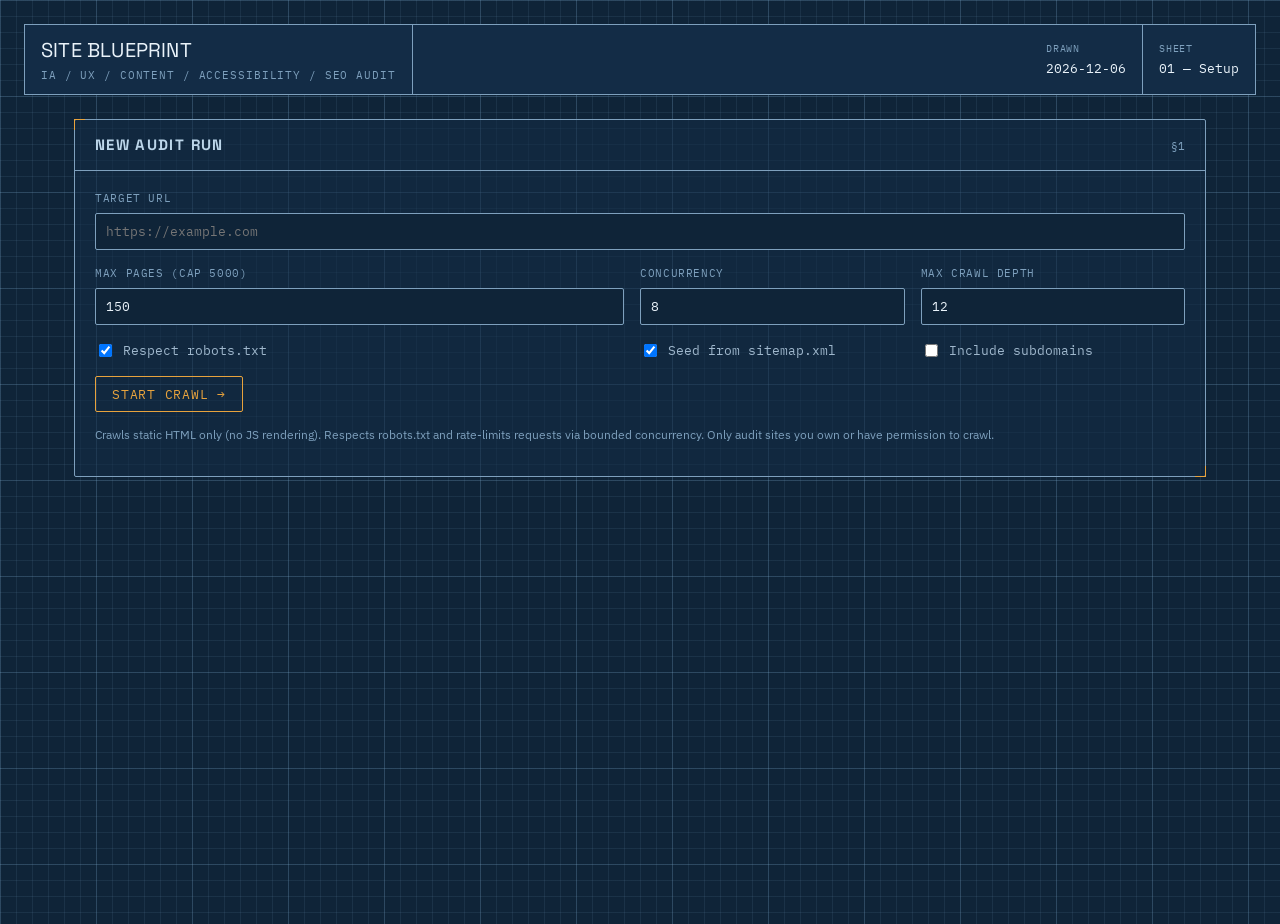
==== templates/index.html @ ce992841 "Add missing GitHub Actions workflow" ====
<!doctype html>
<html lang="en">
<head>
<meta charset="utf-8">
<title>Site Blueprint — Enterprise IA &amp; UX Audit</title>
<meta name="viewport" content="width=device-width, initial-scale=1">
<link rel="preconnect" href="https://fonts.googleapis.com">
<link href="https://fonts.googleapis.com/css2?family=Space+Grotesk:wght@500;600&family=IBM+Plex+Mono:wght@400;500&family=IBM+Plex+Sans:wght@400;500;600&display=swap" rel="stylesheet">
<link rel="stylesheet" href="/static/style.css">
</head>
<body>

<div class="titleblock">
  <div class="tb-project">
    SITE BLUEPRINT
    <small>IA / UX / Content / Accessibility / SEO Audit</small>
  </div>
  <div class="spacer"></div>
  <div class="tb-field"><label>Drawn</label><span class="val" id="tb-date"></span></div>
  <div class="tb-field"><label>Sheet</label><span class="val">01 — Setup</span></div>
</div>

<div class="wrap">

  <div class="sheet">
    <div class="sheet-head"><h2>New Audit Run</h2><span class="sheet-num">§1</span></div>
    <div class="sheet-body">
      <form id="audit-form">
        <div class="field">
          <label class="field-label">Target URL</label>
          <input type="url" id="start_url" placeholder="https://example.com" required>
        </div>
        <div class="field-row">
          <div class="field">
            <label class="field-label">Max Pages (cap 5000)</label>
            <input type="number" id="max_pages" value="150" min="1" max="5000">
          </div>
          <div class="field">
            <label class="field-label">Concurrency</label>
            <input type="number" id="concurrency" value="8" min="1" max="30">
          </div>
          <div class="field">
            <label class="field-label">Max Crawl Depth</label>
            <input type="number" id="max_depth" value="12" min="1" max="50">
          </div>
        </div>
        <div class="field-row" style="margin-bottom:16px;">
          <label class="checkline"><input type="checkbox" id="respect_robots" checked> Respect robots.txt</label>
          <label class="checkline"><input type="checkbox" id="use_sitemap" checked> Seed from sitemap.xml</label>
          <label class="checkline"><input type="checkbox" id="include_subdomains"> Include subdomains</label>
        </div>
        <button class="btn" type="submit" id="start-btn">Start Crawl →</button>
      </form>
      <p class="small-dim" style="margin-top:14px;">
        Crawls static HTML only (no JS rendering). Respects robots.txt and rate-limits requests via bounded concurrency.
        Only audit sites you own or have permission to crawl.
      </p>
    </div>
  </div>

  <div class="sheet" id="progress-sheet" style="display:none;">
    <div class="sheet-head"><h2>Crawl Progress</h2><span class="sheet-num" id="status-badge-num">§2</span></div>
    <div class="sheet-body">
      <span class="badge-status" id="status-badge">QUEUED</span>
      <div class="progress-outer" style="margin-top:14px;">
        <div class="progress-inner" id="progress-bar" style="width:0%;"></div>
      </div>
      <div class="stat-row">
        <div class="stat"><div class="v" id="stat-crawled">0</div><div class="l">Pages Crawled</div></div>
        <div class="stat"><div class="v" id="stat-queued">0</div><div class="l">Queued</div></div>
        <div class="stat"><div class="v" id="stat-errors">0</div><div class="l">Errors</div></div>
        <div class="stat"><div class="v" id="stat-eta">—</div><div class="l">ETA</div></div>
      </div>
      <div class="field-label" style="margin-bottom:6px;">Current URL</div>
      <div class="small-dim" id="current-url" style="font-family: var(--font-mono); margin-bottom: 14px;">—</div>
      <div class="log-box" id="log-box"></div>
      <div style="margin-top:16px;">
        <a class="btn" id="view-report-btn" style="display:none;" href="#">View Report →</a>
      </div>
    </div>
  </div>

</div>

<script>
document.getElementById('tb-date').textContent = new Date().toISOString().slice(0,10);

const form = document.getElementById('audit-form');
const progressSheet = document.getElementById('progress-sheet');
let pollTimer = null;

form.addEventListener('submit', async (e) => {
  e.preventDefault();
  document.getElementById('start-btn').disabled = true;
  const payload = {
    start_url: document.getElementById('start_url').value,
    max_pages: parseInt(document.getElementById('max_pages').value, 10),
    concurrency: parseInt(document.getElementById('concurrency').value, 10),
    max_depth: parseInt(document.getElementById('max_depth').value, 10),
    respect_robots: document.getElementById('respect_robots').checked,
    use_sitemap: document.getElementById('use_sitemap').checked,
    include_subdomains: document.getElementById('include_subdomains').checked,
  };
  const resp = await fetch('/api/audits', {
    method: 'POST',
    headers: {'Content-Type': 'application/json'},
    body: JSON.stringify(payload)
  });
  if (!resp.ok) {
    alert('Failed to start audit: ' + (await resp.text()));
    document.getElementById('start-btn').disabled = false;
    return;
  }
  const {audit_id} = await resp.json();
  progressSheet.style.display = 'block';
  progressSheet.scrollIntoView({behavior:'smooth'});
  pollStatus(audit_id);
});

function pollStatus(auditId) {
  pollTimer = setInterval(async () => {
    const resp = await fetch(`/api/audits/${auditId}/status`);
    if (!resp.ok) return;
    const s = await resp.json();
    document.getElementById('status-badge').textContent = s.status.toUpperCase();
    const pct = s.max_pages ? Math.min(100, Math.round(100 * s.pages_crawled / s.max_pages)) : 0;
    document.getElementById('progress-bar').style.width = pct + '%';
    document.getElementById('stat-crawled').textContent = s.pages_crawled;
    document.getElementById('stat-queued').textContent = s.pages_queued;
    document.getElementById('stat-errors').textContent = s.pages_errored;
    document.getElementById('stat-eta').textContent = s.eta_seconds != null ? Math.round(s.eta_seconds) + 's' : '—';
    document.getElementById('current-url').textContent = s.current_url || '—';
    document.getElementById('log-box').textContent = (s.log || []).slice(-40).join('\n');
    document.getElementById('log-box').scrollTop = document.getElementById('log-box').scrollHeight;

    if (s.status === 'done') {
      clearInterval(pollTimer);
      const btn = document.getElementById('view-report-btn');
      btn.href = `/api/audits/${auditId}/report`;
      btn.style.display = 'inline-block';
      btn.textContent = 'View Report →';
      window.location = `/api/audits/${auditId}/report`;
    } else if (s.status === 'error') {
      clearInterval(pollTimer);
      document.getElementById('status-badge').textContent = 'ERROR';
    }
  }, 1200);
}
</script>

</body>
</html>
---- static/style.css ----
/* ===========================================================
   Design tokens — "Site Blueprint": the audit as a drafted
   architectural drawing of the site's structure.
   =========================================================== */
:root{
  --paper:        #0f2438;
  --paper-2:      #132c46;
  --grid-line:    rgba(140, 190, 230, 0.09);
  --grid-line-major: rgba(140, 190, 230, 0.16);
  --linework:     #bcd6ea;
  --linework-dim: #7ea0bd;
  --ink:          #eaf3fa;
  --ink-dim:      #9fb7cc;
  --amber:        #e8a33d;
  --coral:        #e2725b;
  --sage:         #7bab86;
  --sheet-radius: 2px;

  --font-display: "Space Grotesk", "IBM Plex Sans", sans-serif;
  --font-body:    "IBM Plex Sans", sans-serif;
  --font-mono:    "IBM Plex Mono", monospace;
}

*{ box-sizing: border-box; }
html{ scroll-behavior: smooth; }

body{
  margin:0;
  background:
    linear-gradient(var(--grid-line-major) 1px, transparent 1px) 0 0 / 96px 96px,
    linear-gradient(90deg, var(--grid-line-major) 1px, transparent 1px) 0 0 / 96px 96px,
    linear-gradient(var(--grid-line) 1px, transparent 1px) 0 0 / 16px 16px,
    linear-gradient(90deg, var(--grid-line) 1px, transparent 1px) 0 0 / 16px 16px,
    var(--paper);
  color: var(--ink);
  font-family: var(--font-body);
  font-size: 15px;
  line-height: 1.5;
  min-height: 100vh;
}

a{ color: var(--amber); text-decoration: none; }
a:hover{ text-decoration: underline; }

::selection{ background: var(--amber); color: var(--paper); }

/* ---- title block, like the corner of a drafted sheet ---- */
.titleblock{
  border: 1px solid var(--linework-dim);
  background: var(--paper-2);
  display: flex;
  align-items: stretch;
  margin: 24px;
  font-family: var(--font-mono);
  font-size: 12px;
  color: var(--ink-dim);
}
.titleblock > div{
  padding: 10px 16px;
  border-right: 1px solid var(--linework-dim);
}
.titleblock > div:last-child{ border-right: none; }
.titleblock .tb-project{
  font-family: var(--font-display);
  font-size: 20px;
  color: var(--ink);
  letter-spacing: 0.01em;
  display: flex;
  flex-direction: column;
  justify-content: center;
  gap: 2px;
}
.titleblock .tb-project small{
  font-family: var(--font-mono);
  font-size: 11px;
  color: var(--linework-dim);
  text-transform: uppercase;
  letter-spacing: 0.08em;
}
.titleblock .tb-field{ display:flex; flex-direction:column; justify-content:center; gap:3px; min-width: 110px;}
.titleblock .tb-field label{ text-transform: uppercase; letter-spacing: .08em; color: var(--linework-dim); font-size: 10px;}
.titleblock .tb-field .val{ color: var(--ink); font-size: 13px;}
.titleblock .spacer{ flex: 1; border-right: none; }

.wrap{ max-width: 1180px; margin: 0 auto; padding: 0 24px 64px; }

/* ---- section sheet ---- */
.sheet{
  border: 1px solid var(--linework-dim);
  background: rgba(19,44,70,0.55);
  border-radius: var(--sheet-radius);
  margin-bottom: 24px;
  position: relative;
}
.sheet-head{
  display:flex; align-items:baseline; justify-content:space-between;
  padding: 14px 20px;
  border-bottom: 1px solid var(--linework-dim);
}
.sheet-head h2{
  font-family: var(--font-display);
  font-size: 15px;
  text-transform: uppercase;
  letter-spacing: 0.09em;
  margin: 0;
  color: var(--linework);
}
.sheet-head .sheet-num{
  font-family: var(--font-mono); font-size: 11px; color: var(--linework-dim);
}
.sheet-body{ padding: 20px; }

/* corner tick marks, drafting-style */
.sheet::before, .sheet::after{
  content:""; position:absolute; width:10px; height:10px;
  border-top: 1px solid var(--amber); border-left: 1px solid var(--amber);
  top:-1px; left:-1px;
}
.sheet::after{
  border-top:none; border-left:none;
  border-bottom: 1px solid var(--amber); border-right: 1px solid var(--amber);
  top:auto; left:auto; bottom:-1px; right:-1px;
}

h1{ font-family: var(--font-display); font-weight: 500; }

/* ---- score cards ---- */
.score-grid{ display:grid; grid-template-columns: repeat(5, 1fr); gap: 14px; }
.score-card{
  border: 1px solid var(--linework-dim);
  padding: 16px 14px;
  text-align:center;
  border-radius: var(--sheet-radius);
  background: rgba(15,36,56,0.6);
}
.score-card .num{ font-family: var(--font-display); font-size: 34px; line-height: 1; color: var(--ink); }
.score-card .label{ font-family: var(--font-mono); font-size: 10.5px; text-transform: uppercase; letter-spacing: .07em; color: var(--linework-dim); margin-top: 6px;}
.score-card.band-Strong .num{ color: var(--sage); }
.score-card.band-Adequate .num{ color: var(--linework); }
.score-card.band-Needs.band-Improvement .num, .score-card.band-Needs-Improvement .num{ color: var(--amber); }
.score-card.band-Critical .num{ color: var(--coral); }

/* ---- tables ---- */
table{ width:100%; border-collapse: collapse; font-size: 13px; }
th, td{ text-align:left; padding: 7px 10px; border-bottom: 1px solid var(--grid-line-major); }
th{
  font-family: var(--font-mono); font-size: 10.5px; text-transform: uppercase;
  letter-spacing: .06em; color: var(--linework-dim); cursor: pointer; user-select: none;
  position: sticky; top:0; background: var(--paper-2);
}
th:hover{ color: var(--amber); }
tr:hover td{ background: rgba(232,163,61,0.06); }
td.url-cell{ font-family: var(--font-mono); font-size: 12px; color: var(--linework); }
.table-scroll{ max-height: 420px; overflow-y: auto; border:1px solid var(--grid-line-major); }

.tag{ display:inline-block; font-family: var(--font-mono); font-size: 10.5px; padding: 1px 6px; border-radius: 3px; border:1px solid currentColor; }
.tag.ok{ color: var(--sage); } .tag.warn{ color: var(--amber); } .tag.bad{ color: var(--coral); }

/* ---- action plan ---- */
.action-item{ display:flex; gap:12px; padding: 10px 0; border-bottom: 1px dashed var(--grid-line-major); align-items:flex-start;}
.action-item:last-child{ border-bottom:none; }
.pill{ font-family: var(--font-mono); font-size: 10px; text-transform:uppercase; padding: 2px 8px; border-radius: 10px; white-space: nowrap; margin-top: 2px;}
.pill.high{ background: rgba(226,114,91,0.18); color: var(--coral); }
.pill.medium{ background: rgba(232,163,61,0.18); color: var(--amber); }
.pill.low{ background: rgba(123,171,134,0.18); color: var(--sage); }
.action-area{ font-family: var(--font-mono); font-size: 11px; color: var(--linework-dim); min-width: 90px;}

/* ---- charts row ---- */
.chart-grid{ display:grid; grid-template-columns: 1fr 1fr; gap: 20px; }
.chart-box{ background: rgba(10,26,42,0.4); border: 1px solid var(--grid-line-major); padding: 14px; border-radius: var(--sheet-radius);}
.chart-box h3{ font-family: var(--font-mono); font-size: 11px; text-transform: uppercase; letter-spacing: .06em; color: var(--linework-dim); margin: 0 0 10px;}

/* ---- tree ---- */
.tree{ font-family: var(--font-mono); font-size: 12.5px; }
.tree ul{ list-style:none; margin:0; padding-left: 18px; border-left: 1px dashed var(--grid-line-major); }
.tree > ul{ padding-left: 0; border-left:none; }
.tree li{ position:relative; padding: 3px 0 3px 14px; }
.tree li::before{ content:""; position:absolute; left:0; top: 13px; width: 10px; height: 1px; background: var(--grid-line-major); }
.tree .node-count{ color: var(--linework-dim); font-size: 11px; }

/* ---- buttons / forms ---- */
.btn{
  font-family: var(--font-mono); font-size: 12.5px; text-transform: uppercase; letter-spacing: .06em;
  background: transparent; color: var(--amber); border: 1px solid var(--amber);
  padding: 9px 16px; border-radius: var(--sheet-radius); cursor:pointer; transition: all .15s ease;
}
.btn:hover{ background: var(--amber); color: var(--paper); }
.btn.secondary{ color: var(--linework); border-color: var(--linework-dim); }
.btn.secondary:hover{ background: var(--linework); color: var(--paper); }
.btn:disabled{ opacity:.4; cursor:not-allowed; }

input[type=text], input[type=number], input[type=url]{
  background: var(--paper); border: 1px solid var(--linework-dim); color: var(--ink);
  font-family: var(--font-mono); font-size: 13px; padding: 9px 10px; border-radius: var(--sheet-radius);
  width: 100%;
}
input:focus, select:focus{ outline: 1px solid var(--amber); }
label.field-label{ font-family: var(--font-mono); font-size: 10.5px; text-transform: uppercase; letter-spacing: .06em; color: var(--linework-dim); display:block; margin-bottom:6px;}
.field{ margin-bottom: 16px; }
.field-row{ display:grid; grid-template-columns: 2fr 1fr 1fr; gap: 16px; }
.checkline{ display:flex; align-items:center; gap:8px; font-family: var(--font-mono); font-size: 12.5px; color: var(--ink-dim); }

/* ---- progress dashboard ---- */
.progress-outer{ height: 8px; background: var(--paper); border:1px solid var(--linework-dim); border-radius: 4px; overflow:hidden;}
.progress-inner{ height:100%; background: linear-gradient(90deg, var(--amber), var(--coral)); transition: width .3s ease; }
.stat-row{ display:grid; grid-template-columns: repeat(4,1fr); gap: 14px; margin: 16px 0; }
.stat{ text-align:center; border:1px solid var(--grid-line-major); padding: 12px; }
.stat .v{ font-family: var(--font-display); font-size: 22px; }
.stat .l{ font-family: var(--font-mono); font-size: 10px; color: var(--linework-dim); text-transform: uppercase; letter-spacing: .06em; }
.log-box{
  font-family: var(--font-mono); font-size: 11.5px; color: var(--linework-dim);
  background: rgba(0,0,0,0.2); border: 1px solid var(--grid-line-major);
  height: 160px; overflow-y: auto; padding: 10px; white-space: pre-wrap;
}

.badge-status{ display:inline-block; font-family: var(--font-mono); font-size: 11px; padding: 6px 12px; border: 1px solid var(--amber); color: var(--amber); border-radius: 3px; }

.ai-note{
  border-left: 3px solid var(--amber); padding: 12px 16px; background: rgba(232,163,61,0.06);
  font-size: 14px; white-space: pre-line; line-height: 1.6;
}

.small-dim{ color: var(--linework-dim); font-size: 12px; }

@media (max-width: 900px){
  .score-grid{ grid-template-columns: repeat(2,1fr); }
  .chart-grid{ grid-template-columns: 1fr; }
  .field-row{ grid-template-columns: 1fr; }
  .stat-row{ grid-template-columns: repeat(2,1fr); }
  .titleblock{ flex-wrap: wrap; }
}
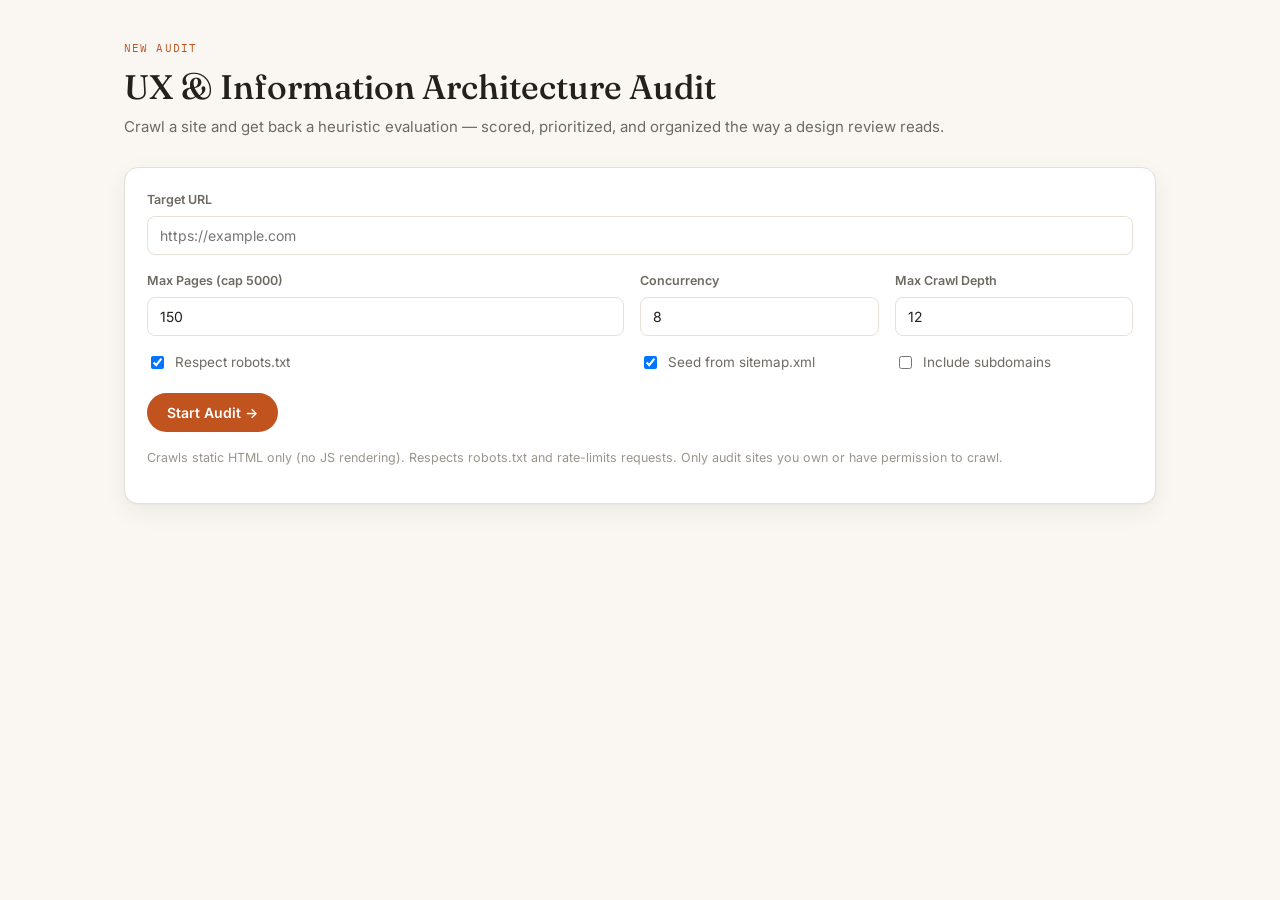
==== commit b068aacc: "Add UX rework, URL launcher, keyword analysis, and improved Excel export" ====
--- a/templates/index.html
+++ b/templates/index.html
@@ -2,29 +2,24 @@
 <html lang="en">
 <head>
 <meta charset="utf-8">
-<title>Site Blueprint — Enterprise IA &amp; UX Audit</title>
+<title>UX &amp; IA Audit Tool</title>
 <meta name="viewport" content="width=device-width, initial-scale=1">
 <link rel="preconnect" href="https://fonts.googleapis.com">
-<link href="https://fonts.googleapis.com/css2?family=Space+Grotesk:wght@500;600&family=IBM+Plex+Mono:wght@400;500&family=IBM+Plex+Sans:wght@400;500;600&display=swap" rel="stylesheet">
+<link href="https://fonts.googleapis.com/css2?family=Fraunces:opsz,wght@9..144,400;9..144,500;9..144,600&family=Inter:wght@400;500;600;700&family=IBM+Plex+Mono:wght@400;500&display=swap" rel="stylesheet">
 <link rel="stylesheet" href="/static/style.css">
 </head>
 <body>
 
-<div class="titleblock">
-  <div class="tb-project">
-    SITE BLUEPRINT
-    <small>IA / UX / Content / Accessibility / SEO Audit</small>
-  </div>
-  <div class="spacer"></div>
-  <div class="tb-field"><label>Drawn</label><span class="val" id="tb-date"></span></div>
-  <div class="tb-field"><label>Sheet</label><span class="val">01 — Setup</span></div>
+<div class="masthead">
+  <div class="kicker">New Audit</div>
+  <h1>UX &amp; Information Architecture Audit</h1>
+  <div class="sub">Crawl a site and get back a heuristic evaluation — scored, prioritized, and organized the way a design review reads.</div>
 </div>
 
 <div class="wrap">
 
-  <div class="sheet">
-    <div class="sheet-head"><h2>New Audit Run</h2><span class="sheet-num">§1</span></div>
-    <div class="sheet-body">
+  <div class="section">
+    <div class="card">
       <form id="audit-form">
         <div class="field">
           <label class="field-label">Target URL</label>
@@ -44,25 +39,25 @@
             <input type="number" id="max_depth" value="12" min="1" max="50">
           </div>
         </div>
-        <div class="field-row" style="margin-bottom:16px;">
+        <div class="field-row" style="margin-bottom:20px;">
           <label class="checkline"><input type="checkbox" id="respect_robots" checked> Respect robots.txt</label>
           <label class="checkline"><input type="checkbox" id="use_sitemap" checked> Seed from sitemap.xml</label>
           <label class="checkline"><input type="checkbox" id="include_subdomains"> Include subdomains</label>
         </div>
-        <button class="btn" type="submit" id="start-btn">Start Crawl →</button>
+        <button class="btn" type="submit" id="start-btn">Start Audit →</button>
       </form>
-      <p class="small-dim" style="margin-top:14px;">
-        Crawls static HTML only (no JS rendering). Respects robots.txt and rate-limits requests via bounded concurrency.
+      <p class="small-dim" style="margin-top:16px;">
+        Crawls static HTML only (no JS rendering). Respects robots.txt and rate-limits requests.
         Only audit sites you own or have permission to crawl.
       </p>
     </div>
   </div>
 
-  <div class="sheet" id="progress-sheet" style="display:none;">
-    <div class="sheet-head"><h2>Crawl Progress</h2><span class="sheet-num" id="status-badge-num">§2</span></div>
-    <div class="sheet-body">
+  <div class="section" id="progress-section" style="display:none;">
+    <div class="section-head"><h2>Crawl in progress</h2></div>
+    <div class="card">
       <span class="badge-status" id="status-badge">QUEUED</span>
-      <div class="progress-outer" style="margin-top:14px;">
+      <div class="progress-outer" style="margin-top:16px;">
         <div class="progress-inner" id="progress-bar" style="width:0%;"></div>
       </div>
       <div class="stat-row">
@@ -71,10 +66,10 @@
         <div class="stat"><div class="v" id="stat-errors">0</div><div class="l">Errors</div></div>
         <div class="stat"><div class="v" id="stat-eta">—</div><div class="l">ETA</div></div>
       </div>
-      <div class="field-label" style="margin-bottom:6px;">Current URL</div>
+      <label class="field-label">Current URL</label>
       <div class="small-dim" id="current-url" style="font-family: var(--font-mono); margin-bottom: 14px;">—</div>
       <div class="log-box" id="log-box"></div>
-      <div style="margin-top:16px;">
+      <div style="margin-top:18px;">
         <a class="btn" id="view-report-btn" style="display:none;" href="#">View Report →</a>
       </div>
     </div>
@@ -83,10 +78,8 @@
 </div>
 
 <script>
-document.getElementById('tb-date').textContent = new Date().toISOString().slice(0,10);
-
 const form = document.getElementById('audit-form');
-const progressSheet = document.getElementById('progress-sheet');
+const progressSection = document.getElementById('progress-section');
 let pollTimer = null;
 
 form.addEventListener('submit', async (e) => {
@@ -112,8 +105,8 @@
     return;
   }
   const {audit_id} = await resp.json();
-  progressSheet.style.display = 'block';
-  progressSheet.scrollIntoView({behavior:'smooth'});
+  progressSection.style.display = 'block';
+  progressSection.scrollIntoView({behavior:'smooth'});
   pollStatus(audit_id);
 });
 
@@ -138,7 +131,6 @@
       const btn = document.getElementById('view-report-btn');
       btn.href = `/api/audits/${auditId}/report`;
       btn.style.display = 'inline-block';
-      btn.textContent = 'View Report →';
       window.location = `/api/audits/${auditId}/report`;
     } else if (s.status === 'error') {
       clearInterval(pollTimer);
--- a/static/style.css
+++ b/static/style.css
@@ -1,23 +1,29 @@
 /* ===========================================================
-   Design tokens — "Site Blueprint": the audit as a drafted
-   architectural drawing of the site's structure.
+   Design tokens — "Studio": a heuristic-evaluation deliverable,
+   not an engineering dashboard. Warm paper, editorial serif
+   headings, one confident accent color, generous whitespace.
    =========================================================== */
 :root{
-  --paper:        #0f2438;
-  --paper-2:      #132c46;
-  --grid-line:    rgba(140, 190, 230, 0.09);
-  --grid-line-major: rgba(140, 190, 230, 0.16);
-  --linework:     #bcd6ea;
-  --linework-dim: #7ea0bd;
-  --ink:          #eaf3fa;
-  --ink-dim:      #9fb7cc;
-  --amber:        #e8a33d;
-  --coral:        #e2725b;
-  --sage:         #7bab86;
-  --sheet-radius: 2px;
-
-  --font-display: "Space Grotesk", "IBM Plex Sans", sans-serif;
-  --font-body:    "IBM Plex Sans", sans-serif;
+  --paper:      #FAF7F2;
+  --surface:    #FFFFFF;
+  --surface-2:  #F3EEE6;
+  --line:       #E7E0D4;
+  --ink:        #24211D;
+  --ink-dim:    #6E6A62;
+  --ink-faint:  #9A958A;
+
+  --accent:     #C1531F;   /* clay / terracotta */
+  --accent-ink: #FFFFFF;
+  --sage:       #4F7A5C;   /* strong / clean */
+  --amber:      #B8862B;   /* needs improvement */
+  --coral:      #B23A34;   /* critical */
+
+  --radius:     14px;
+  --radius-sm:  8px;
+  --shadow:     0 1px 2px rgba(36,33,29,0.04), 0 8px 24px rgba(36,33,29,0.06);
+
+  --font-display: "Fraunces", "Iowan Old Style", Georgia, serif;
+  --font-body:    "Inter", -apple-system, sans-serif;
   --font-mono:    "IBM Plex Mono", monospace;
 }
 
@@ -26,206 +32,187 @@
 
 body{
   margin:0;
-  background:
-    linear-gradient(var(--grid-line-major) 1px, transparent 1px) 0 0 / 96px 96px,
-    linear-gradient(90deg, var(--grid-line-major) 1px, transparent 1px) 0 0 / 96px 96px,
-    linear-gradient(var(--grid-line) 1px, transparent 1px) 0 0 / 16px 16px,
-    linear-gradient(90deg, var(--grid-line) 1px, transparent 1px) 0 0 / 16px 16px,
-    var(--paper);
+  background: var(--paper);
   color: var(--ink);
   font-family: var(--font-body);
-  font-size: 15px;
-  line-height: 1.5;
+  font-size: 15.5px;
+  line-height: 1.6;
   min-height: 100vh;
 }
 
-a{ color: var(--amber); text-decoration: none; }
+a{ color: var(--accent); text-decoration: none; }
 a:hover{ text-decoration: underline; }
-
-::selection{ background: var(--amber); color: var(--paper); }
-
-/* ---- title block, like the corner of a drafted sheet ---- */
-.titleblock{
-  border: 1px solid var(--linework-dim);
-  background: var(--paper-2);
-  display: flex;
-  align-items: stretch;
-  margin: 24px;
-  font-family: var(--font-mono);
-  font-size: 12px;
-  color: var(--ink-dim);
-}
-.titleblock > div{
-  padding: 10px 16px;
-  border-right: 1px solid var(--linework-dim);
-}
-.titleblock > div:last-child{ border-right: none; }
-.titleblock .tb-project{
-  font-family: var(--font-display);
-  font-size: 20px;
-  color: var(--ink);
-  letter-spacing: 0.01em;
-  display: flex;
-  flex-direction: column;
-  justify-content: center;
-  gap: 2px;
-}
-.titleblock .tb-project small{
-  font-family: var(--font-mono);
-  font-size: 11px;
-  color: var(--linework-dim);
-  text-transform: uppercase;
-  letter-spacing: 0.08em;
-}
-.titleblock .tb-field{ display:flex; flex-direction:column; justify-content:center; gap:3px; min-width: 110px;}
-.titleblock .tb-field label{ text-transform: uppercase; letter-spacing: .08em; color: var(--linework-dim); font-size: 10px;}
-.titleblock .tb-field .val{ color: var(--ink); font-size: 13px;}
-.titleblock .spacer{ flex: 1; border-right: none; }
-
-.wrap{ max-width: 1180px; margin: 0 auto; padding: 0 24px 64px; }
-
-/* ---- section sheet ---- */
-.sheet{
-  border: 1px solid var(--linework-dim);
-  background: rgba(19,44,70,0.55);
-  border-radius: var(--sheet-radius);
-  margin-bottom: 24px;
-  position: relative;
-}
-.sheet-head{
-  display:flex; align-items:baseline; justify-content:space-between;
-  padding: 14px 20px;
-  border-bottom: 1px solid var(--linework-dim);
-}
-.sheet-head h2{
-  font-family: var(--font-display);
-  font-size: 15px;
-  text-transform: uppercase;
-  letter-spacing: 0.09em;
-  margin: 0;
-  color: var(--linework);
-}
-.sheet-head .sheet-num{
-  font-family: var(--font-mono); font-size: 11px; color: var(--linework-dim);
-}
-.sheet-body{ padding: 20px; }
-
-/* corner tick marks, drafting-style */
-.sheet::before, .sheet::after{
-  content:""; position:absolute; width:10px; height:10px;
-  border-top: 1px solid var(--amber); border-left: 1px solid var(--amber);
-  top:-1px; left:-1px;
-}
-.sheet::after{
-  border-top:none; border-left:none;
-  border-bottom: 1px solid var(--amber); border-right: 1px solid var(--amber);
-  top:auto; left:auto; bottom:-1px; right:-1px;
-}
-
-h1{ font-family: var(--font-display); font-weight: 500; }
+::selection{ background: var(--accent); color: #fff; }
+
+h1, h2, h3{ font-family: var(--font-display); font-weight: 500; margin: 0; }
+
+/* ---- masthead ---- */
+.masthead{
+  padding: 40px 24px 28px;
+  max-width: 1080px; margin: 0 auto;
+}
+.masthead .kicker{
+  font-family: var(--font-mono); font-size: 11px; letter-spacing: .1em; text-transform: uppercase;
+  color: var(--accent); margin-bottom: 10px;
+}
+.masthead h1{ font-size: 34px; line-height: 1.15; color: var(--ink); }
+.masthead .sub{ color: var(--ink-dim); margin-top: 8px; font-size: 15px; }
+.masthead .meta-row{
+  display:flex; gap: 20px; margin-top: 20px; flex-wrap: wrap;
+  font-family: var(--font-mono); font-size: 12px; color: var(--ink-faint);
+}
+.masthead .meta-row b{ color: var(--ink-dim); font-weight: 600; }
+.masthead .export-links{ margin-top: 14px; font-size: 13px; }
+.masthead .export-links a{ margin-right: 14px; }
+
+.wrap{ max-width: 1080px; margin: 0 auto; padding: 0 24px 72px; }
+
+/* ---- section ---- */
+.section{ margin-bottom: 36px; }
+.section-head{ margin-bottom: 16px; }
+.section-head h2{ font-size: 22px; }
+.section-head .desc{ color: var(--ink-dim); font-size: 14.5px; margin-top: 5px; max-width: 640px; }
+
+.card{
+  background: var(--surface);
+  border: 1px solid var(--line);
+  border-radius: var(--radius);
+  box-shadow: var(--shadow);
+  padding: 22px;
+}
+.card + .card{ margin-top: 14px; }
+
+/* ---- plain summary ---- */
+.summary-card{ background: var(--surface); border-radius: var(--radius); border:1px solid var(--line); box-shadow: var(--shadow); padding: 26px 28px;}
+.summary-card ul{ margin: 10px 0 0; padding-left: 20px; }
+.summary-card li{ margin-bottom: 8px; }
+.summary-card strong{ color: var(--ink); }
 
 /* ---- score cards ---- */
 .score-grid{ display:grid; grid-template-columns: repeat(5, 1fr); gap: 14px; }
 .score-card{
-  border: 1px solid var(--linework-dim);
-  padding: 16px 14px;
-  text-align:center;
-  border-radius: var(--sheet-radius);
-  background: rgba(15,36,56,0.6);
-}
-.score-card .num{ font-family: var(--font-display); font-size: 34px; line-height: 1; color: var(--ink); }
-.score-card .label{ font-family: var(--font-mono); font-size: 10.5px; text-transform: uppercase; letter-spacing: .07em; color: var(--linework-dim); margin-top: 6px;}
+  background: var(--surface); border: 1px solid var(--line); border-radius: var(--radius);
+  box-shadow: var(--shadow); padding: 20px 16px; text-align:center;
+}
+.score-card .num{ font-family: var(--font-display); font-size: 38px; line-height:1; }
+.score-card .label{ font-size: 12.5px; font-weight: 600; margin-top: 8px; }
+.score-card .plain{ font-size: 12px; color: var(--ink-dim); margin-top: 6px; line-height: 1.4; }
 .score-card.band-Strong .num{ color: var(--sage); }
-.score-card.band-Adequate .num{ color: var(--linework); }
-.score-card.band-Needs.band-Improvement .num, .score-card.band-Needs-Improvement .num{ color: var(--amber); }
+.score-card.band-Adequate .num{ color: var(--accent); }
+.score-card.band-Needs-Improvement .num{ color: var(--amber); }
 .score-card.band-Critical .num{ color: var(--coral); }
 
+/* ---- heuristic cards ---- */
+.heuristic-grid{ display:grid; grid-template-columns: 1fr 1fr; gap: 14px; }
+.heuristic-card{
+  background: var(--surface); border: 1px solid var(--line); border-radius: var(--radius);
+  box-shadow: var(--shadow); padding: 18px 20px;
+}
+.heuristic-card.not-assessed{ background: var(--surface-2); box-shadow:none; }
+.heuristic-card .htop{ display:flex; justify-content:space-between; align-items:flex-start; gap:10px;}
+.heuristic-card h3{ font-size: 16px; }
+.heuristic-card .blurb{ color: var(--ink-dim); font-size: 13px; margin-top: 4px; }
+.sev-badge{
+  font-family: var(--font-mono); font-size: 10.5px; text-transform: uppercase; letter-spacing:.04em;
+  padding: 3px 10px; border-radius: 20px; white-space: nowrap;
+}
+.sev-badge.sev-0{ background: rgba(79,122,92,0.12); color: var(--sage); }
+.sev-badge.sev-1{ background: rgba(184,134,43,0.12); color: var(--amber); }
+.sev-badge.sev-2{ background: rgba(184,134,43,0.18); color: var(--amber); }
+.sev-badge.sev-3{ background: rgba(178,58,52,0.14); color: var(--coral); }
+.sev-badge.sev-4{ background: var(--coral); color: #fff; }
+.sev-badge.na{ background: transparent; color: var(--ink-faint); border: 1px dashed var(--ink-faint); }
+.heuristic-card .findings{ margin: 12px 0 0; padding-left: 18px; font-size: 13.5px; }
+.heuristic-card .findings li{ margin-bottom: 6px; }
+.heuristic-card .why-not{ font-size: 12.5px; color: var(--ink-faint); margin-top: 10px; font-style: italic; }
+
 /* ---- tables ---- */
-table{ width:100%; border-collapse: collapse; font-size: 13px; }
-th, td{ text-align:left; padding: 7px 10px; border-bottom: 1px solid var(--grid-line-major); }
+table{ width:100%; border-collapse: collapse; font-size: 13.5px; }
+th, td{ text-align:left; padding: 9px 12px; border-bottom: 1px solid var(--line); }
 th{
-  font-family: var(--font-mono); font-size: 10.5px; text-transform: uppercase;
-  letter-spacing: .06em; color: var(--linework-dim); cursor: pointer; user-select: none;
-  position: sticky; top:0; background: var(--paper-2);
-}
-th:hover{ color: var(--amber); }
-tr:hover td{ background: rgba(232,163,61,0.06); }
-td.url-cell{ font-family: var(--font-mono); font-size: 12px; color: var(--linework); }
-.table-scroll{ max-height: 420px; overflow-y: auto; border:1px solid var(--grid-line-major); }
-
-.tag{ display:inline-block; font-family: var(--font-mono); font-size: 10.5px; padding: 1px 6px; border-radius: 3px; border:1px solid currentColor; }
-.tag.ok{ color: var(--sage); } .tag.warn{ color: var(--amber); } .tag.bad{ color: var(--coral); }
+  font-size: 11px; text-transform: uppercase; letter-spacing: .05em; color: var(--ink-faint);
+  cursor: pointer; user-select: none; position: sticky; top:0; background: var(--surface);
+}
+th:hover{ color: var(--accent); }
+tr:hover td{ background: var(--surface-2); }
+td.url-cell{ font-family: var(--font-mono); font-size: 12px; color: var(--ink-dim); }
+.table-scroll{ max-height: 420px; overflow-y: auto; border:1px solid var(--line); border-radius: var(--radius-sm); }
+
+.tag{ display:inline-block; font-family: var(--font-mono); font-size: 10.5px; padding: 1px 7px; border-radius: 20px; }
+.tag.ok{ background: rgba(79,122,92,0.12); color: var(--sage); }
+.tag.warn{ background: rgba(184,134,43,0.12); color: var(--amber); }
+.tag.bad{ background: rgba(178,58,52,0.12); color: var(--coral); }
+.tag.muted{ background: var(--surface-2); color: var(--ink-faint); }
 
 /* ---- action plan ---- */
-.action-item{ display:flex; gap:12px; padding: 10px 0; border-bottom: 1px dashed var(--grid-line-major); align-items:flex-start;}
+.action-item{ display:flex; gap:12px; padding: 12px 0; border-bottom: 1px solid var(--line); align-items:flex-start;}
 .action-item:last-child{ border-bottom:none; }
-.pill{ font-family: var(--font-mono); font-size: 10px; text-transform:uppercase; padding: 2px 8px; border-radius: 10px; white-space: nowrap; margin-top: 2px;}
-.pill.high{ background: rgba(226,114,91,0.18); color: var(--coral); }
-.pill.medium{ background: rgba(232,163,61,0.18); color: var(--amber); }
-.pill.low{ background: rgba(123,171,134,0.18); color: var(--sage); }
-.action-area{ font-family: var(--font-mono); font-size: 11px; color: var(--linework-dim); min-width: 90px;}
-
-/* ---- charts row ---- */
-.chart-grid{ display:grid; grid-template-columns: 1fr 1fr; gap: 20px; }
-.chart-box{ background: rgba(10,26,42,0.4); border: 1px solid var(--grid-line-major); padding: 14px; border-radius: var(--sheet-radius);}
-.chart-box h3{ font-family: var(--font-mono); font-size: 11px; text-transform: uppercase; letter-spacing: .06em; color: var(--linework-dim); margin: 0 0 10px;}
+.pill{ font-family: var(--font-mono); font-size: 10px; text-transform:uppercase; padding: 3px 9px; border-radius: 20px; white-space: nowrap; margin-top: 2px;}
+.pill.high{ background: rgba(178,58,52,0.14); color: var(--coral); }
+.pill.medium{ background: rgba(184,134,43,0.14); color: var(--amber); }
+.pill.low{ background: rgba(79,122,92,0.12); color: var(--sage); }
+.action-area{ font-family: var(--font-mono); font-size: 11px; color: var(--ink-faint); min-width: 90px; padding-top:3px;}
+
+/* ---- charts ---- */
+.chart-grid{ display:grid; grid-template-columns: 1fr 1fr; gap: 16px; }
+.chart-box{ background: var(--surface); border: 1px solid var(--line); border-radius: var(--radius); padding: 18px; box-shadow: var(--shadow);}
+.chart-box h3{ font-size: 13px; font-family: var(--font-body); font-weight:600; color: var(--ink-dim); margin: 0 0 12px;}
 
 /* ---- tree ---- */
 .tree{ font-family: var(--font-mono); font-size: 12.5px; }
-.tree ul{ list-style:none; margin:0; padding-left: 18px; border-left: 1px dashed var(--grid-line-major); }
+.tree ul{ list-style:none; margin:0; padding-left: 18px; border-left: 1px dashed var(--line); }
 .tree > ul{ padding-left: 0; border-left:none; }
 .tree li{ position:relative; padding: 3px 0 3px 14px; }
-.tree li::before{ content:""; position:absolute; left:0; top: 13px; width: 10px; height: 1px; background: var(--grid-line-major); }
-.tree .node-count{ color: var(--linework-dim); font-size: 11px; }
+.tree li::before{ content:""; position:absolute; left:0; top: 13px; width: 10px; height: 1px; background: var(--line); }
+.tree .node-count{ color: var(--ink-faint); font-size: 11px; }
 
 /* ---- buttons / forms ---- */
 .btn{
-  font-family: var(--font-mono); font-size: 12.5px; text-transform: uppercase; letter-spacing: .06em;
-  background: transparent; color: var(--amber); border: 1px solid var(--amber);
-  padding: 9px 16px; border-radius: var(--sheet-radius); cursor:pointer; transition: all .15s ease;
-}
-.btn:hover{ background: var(--amber); color: var(--paper); }
-.btn.secondary{ color: var(--linework); border-color: var(--linework-dim); }
-.btn.secondary:hover{ background: var(--linework); color: var(--paper); }
+  font-family: var(--font-body); font-size: 14px; font-weight: 600;
+  background: var(--accent); color: #fff; border: none;
+  padding: 11px 20px; border-radius: 999px; cursor:pointer; transition: opacity .15s ease;
+  display:inline-block;
+}
+.btn:hover{ opacity: .88; text-decoration:none; }
+.btn.secondary{ background: transparent; color: var(--ink); border: 1px solid var(--line); }
 .btn:disabled{ opacity:.4; cursor:not-allowed; }
 
 input[type=text], input[type=number], input[type=url]{
-  background: var(--paper); border: 1px solid var(--linework-dim); color: var(--ink);
-  font-family: var(--font-mono); font-size: 13px; padding: 9px 10px; border-radius: var(--sheet-radius);
+  background: var(--surface); border: 1px solid var(--line); color: var(--ink);
+  font-family: var(--font-body); font-size: 14px; padding: 10px 12px; border-radius: var(--radius-sm);
   width: 100%;
 }
-input:focus, select:focus{ outline: 1px solid var(--amber); }
-label.field-label{ font-family: var(--font-mono); font-size: 10.5px; text-transform: uppercase; letter-spacing: .06em; color: var(--linework-dim); display:block; margin-bottom:6px;}
+input:focus, select:focus{ outline: 2px solid var(--accent); outline-offset: 1px; }
+label.field-label{ font-size: 12.5px; font-weight: 600; color: var(--ink-dim); display:block; margin-bottom:6px;}
 .field{ margin-bottom: 16px; }
 .field-row{ display:grid; grid-template-columns: 2fr 1fr 1fr; gap: 16px; }
-.checkline{ display:flex; align-items:center; gap:8px; font-family: var(--font-mono); font-size: 12.5px; color: var(--ink-dim); }
+.checkline{ display:flex; align-items:center; gap:8px; font-size: 13.5px; color: var(--ink-dim); }
 
 /* ---- progress dashboard ---- */
-.progress-outer{ height: 8px; background: var(--paper); border:1px solid var(--linework-dim); border-radius: 4px; overflow:hidden;}
-.progress-inner{ height:100%; background: linear-gradient(90deg, var(--amber), var(--coral)); transition: width .3s ease; }
+.progress-outer{ height: 8px; background: var(--surface-2); border-radius: 4px; overflow:hidden;}
+.progress-inner{ height:100%; background: var(--accent); transition: width .3s ease; }
 .stat-row{ display:grid; grid-template-columns: repeat(4,1fr); gap: 14px; margin: 16px 0; }
-.stat{ text-align:center; border:1px solid var(--grid-line-major); padding: 12px; }
-.stat .v{ font-family: var(--font-display); font-size: 22px; }
-.stat .l{ font-family: var(--font-mono); font-size: 10px; color: var(--linework-dim); text-transform: uppercase; letter-spacing: .06em; }
+.stat{ text-align:center; border:1px solid var(--line); border-radius: var(--radius); padding: 14px; background: var(--surface);}
+.stat .v{ font-family: var(--font-display); font-size: 24px; }
+.stat .l{ font-size: 11px; color: var(--ink-faint); text-transform: uppercase; letter-spacing: .05em; margin-top:2px;}
 .log-box{
-  font-family: var(--font-mono); font-size: 11.5px; color: var(--linework-dim);
-  background: rgba(0,0,0,0.2); border: 1px solid var(--grid-line-major);
+  font-family: var(--font-mono); font-size: 11.5px; color: var(--ink-dim);
+  background: var(--surface-2); border: 1px solid var(--line); border-radius: var(--radius-sm);
   height: 160px; overflow-y: auto; padding: 10px; white-space: pre-wrap;
 }
 
-.badge-status{ display:inline-block; font-family: var(--font-mono); font-size: 11px; padding: 6px 12px; border: 1px solid var(--amber); color: var(--amber); border-radius: 3px; }
-
-.ai-note{
-  border-left: 3px solid var(--amber); padding: 12px 16px; background: rgba(232,163,61,0.06);
-  font-size: 14px; white-space: pre-line; line-height: 1.6;
-}
-
-.small-dim{ color: var(--linework-dim); font-size: 12px; }
+.badge-status{ display:inline-block; font-family: var(--font-mono); font-size: 11px; padding: 6px 14px; background: var(--accent); color:#fff; border-radius: 999px; }
+
+.ai-note{ font-size: 15px; white-space: pre-line; line-height: 1.7; color: var(--ink); }
+.small-dim{ color: var(--ink-faint); font-size: 12.5px; }
+
+@media print {
+  .no-print{ display:none !important; }
+}
 
 @media (max-width: 900px){
   .score-grid{ grid-template-columns: repeat(2,1fr); }
-  .chart-grid{ grid-template-columns: 1fr; }
+  .chart-grid, .heuristic-grid{ grid-template-columns: 1fr; }
   .field-row{ grid-template-columns: 1fr; }
   .stat-row{ grid-template-columns: repeat(2,1fr); }
-  .titleblock{ flex-wrap: wrap; }
-}
+}
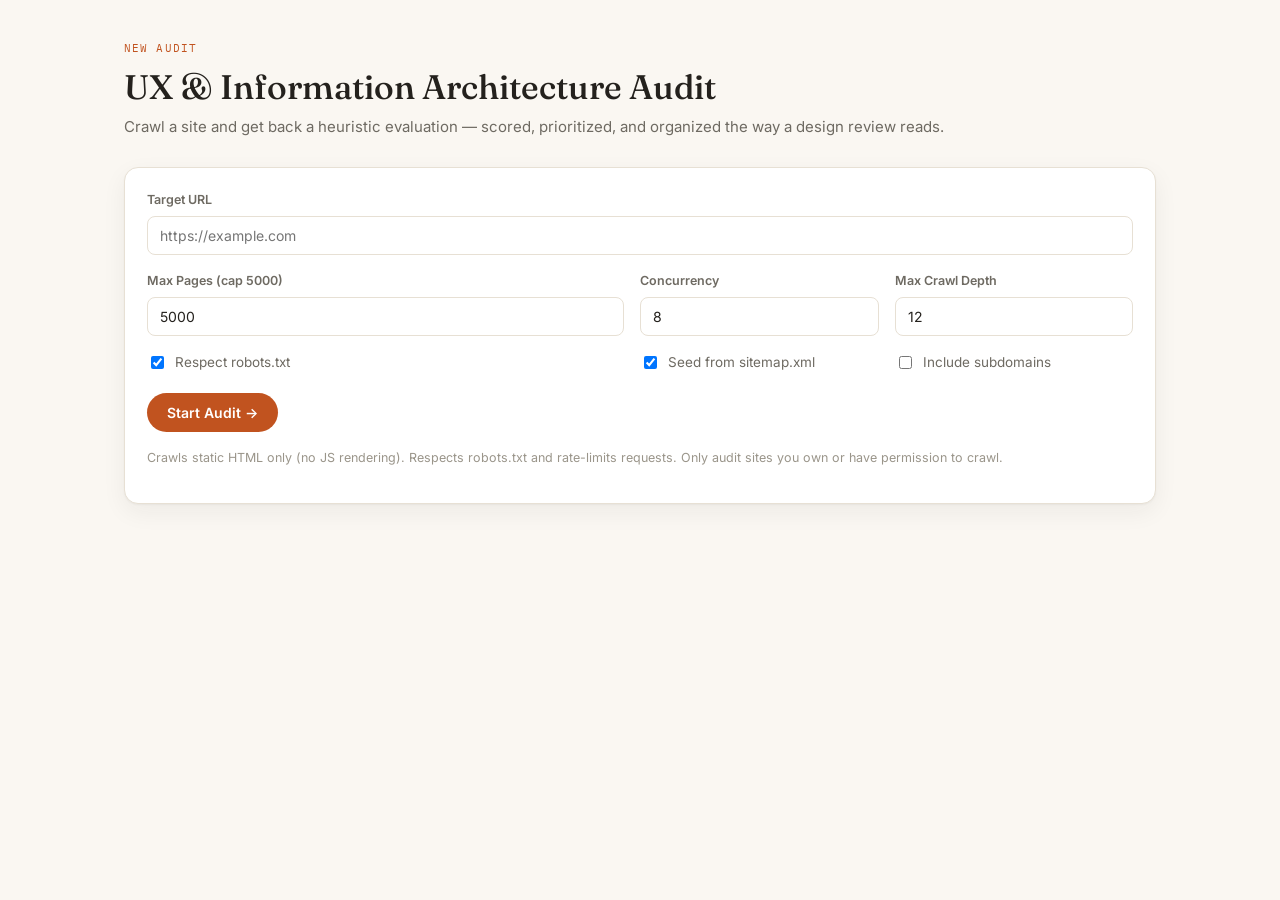
==== commit c8adc6b3: "Add UX Lead assessment, impact/effort prioritization, and 5000-page default" ====
--- a/templates/index.html
+++ b/templates/index.html
@@ -28,7 +28,7 @@
         <div class="field-row">
           <div class="field">
             <label class="field-label">Max Pages (cap 5000)</label>
-            <input type="number" id="max_pages" value="150" min="1" max="5000">
+            <input type="number" id="max_pages" value="5000" min="1" max="5000">
           </div>
           <div class="field">
             <label class="field-label">Concurrency</label>
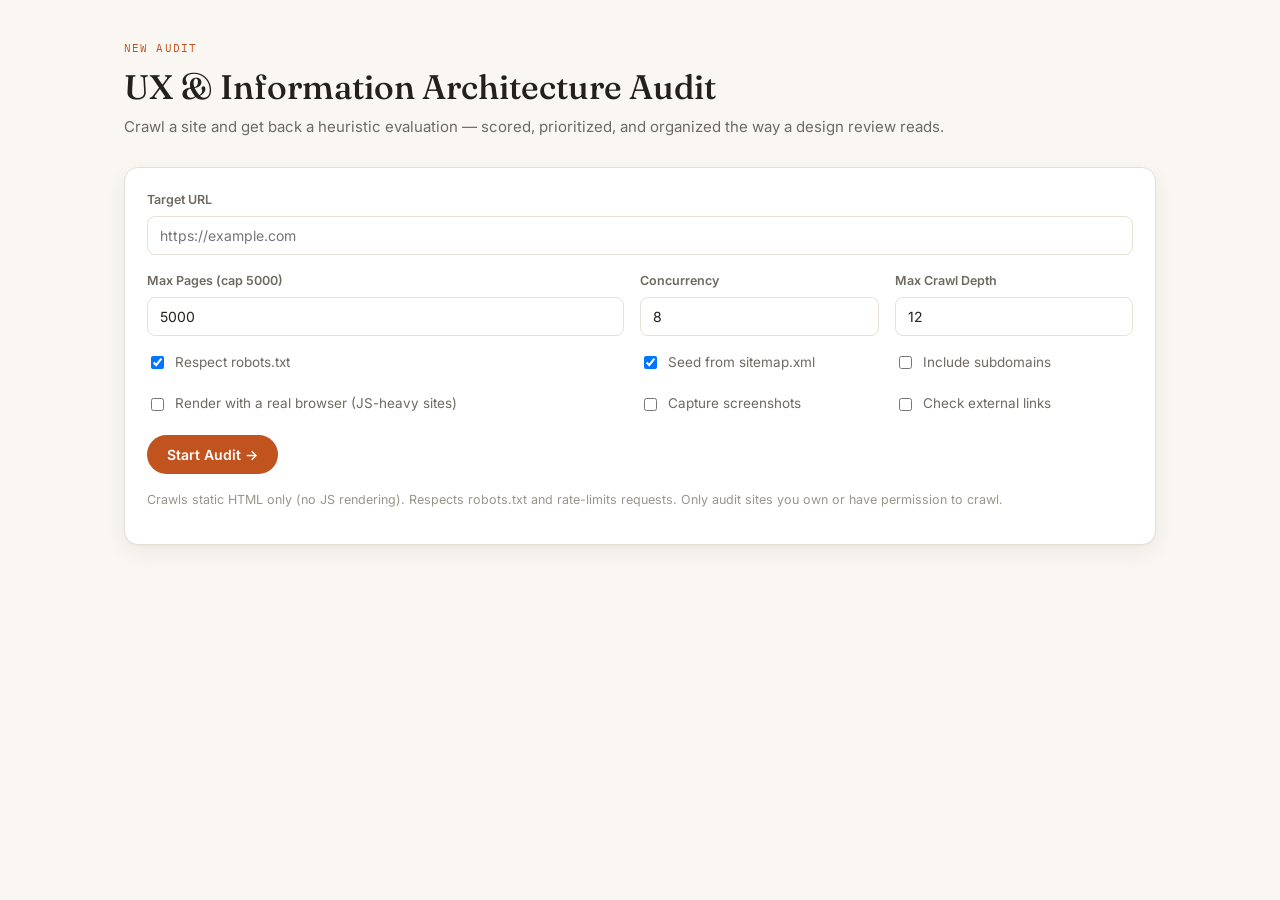
==== commit f9a6aca0: "Add JS rendering/screenshots, performance sampling, run history, and external link checks" ====
--- a/templates/index.html
+++ b/templates/index.html
@@ -43,6 +43,11 @@
           <label class="checkline"><input type="checkbox" id="respect_robots" checked> Respect robots.txt</label>
           <label class="checkline"><input type="checkbox" id="use_sitemap" checked> Seed from sitemap.xml</label>
           <label class="checkline"><input type="checkbox" id="include_subdomains"> Include subdomains</label>
+        </div>
+        <div class="field-row" style="margin-bottom:20px;">
+          <label class="checkline"><input type="checkbox" id="render_js"> Render with a real browser (JS-heavy sites)</label>
+          <label class="checkline"><input type="checkbox" id="capture_screenshots"> Capture screenshots</label>
+          <label class="checkline"><input type="checkbox" id="check_external_links"> Check external links</label>
         </div>
         <button class="btn" type="submit" id="start-btn">Start Audit →</button>
       </form>
@@ -93,6 +98,9 @@
     respect_robots: document.getElementById('respect_robots').checked,
     use_sitemap: document.getElementById('use_sitemap').checked,
     include_subdomains: document.getElementById('include_subdomains').checked,
+    render_js: document.getElementById('render_js').checked,
+    capture_screenshots: document.getElementById('capture_screenshots').checked,
+    check_external_links: document.getElementById('check_external_links').checked,
   };
   const resp = await fetch('/api/audits', {
     method: 'POST',
